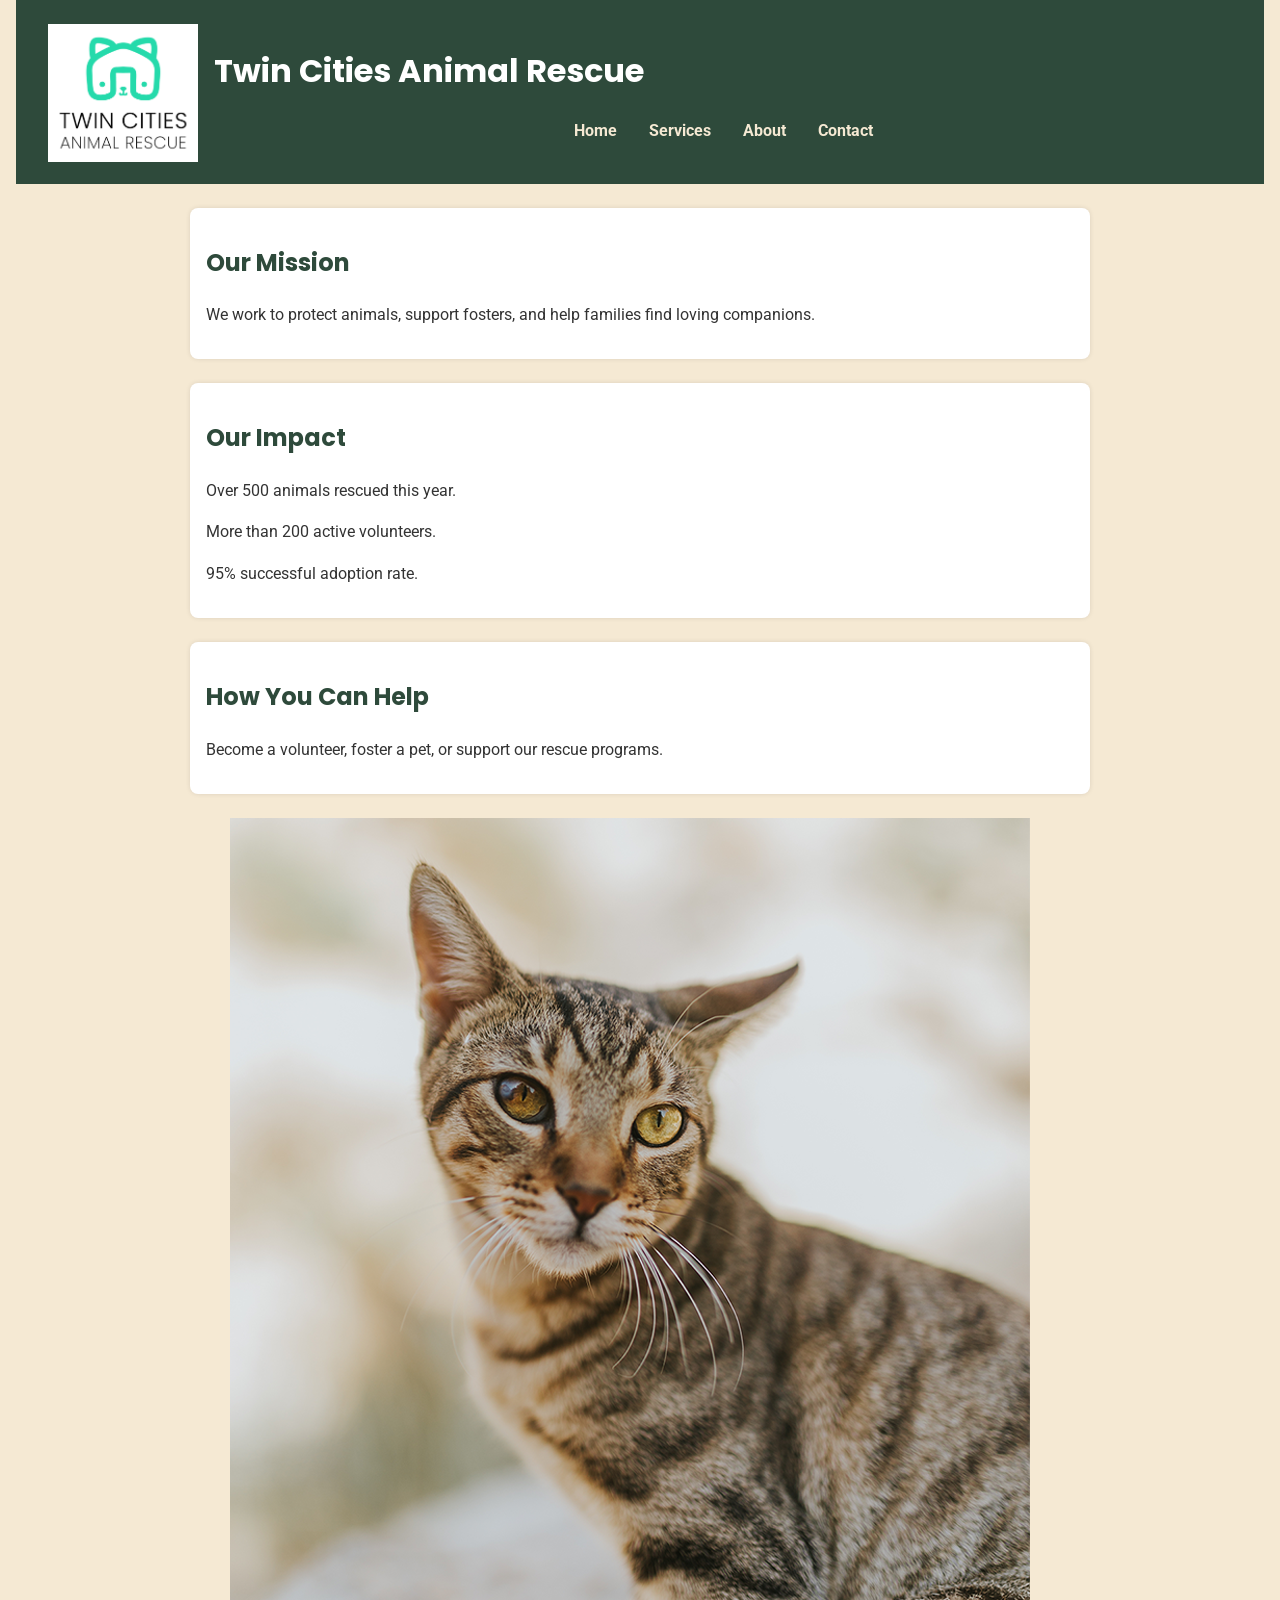
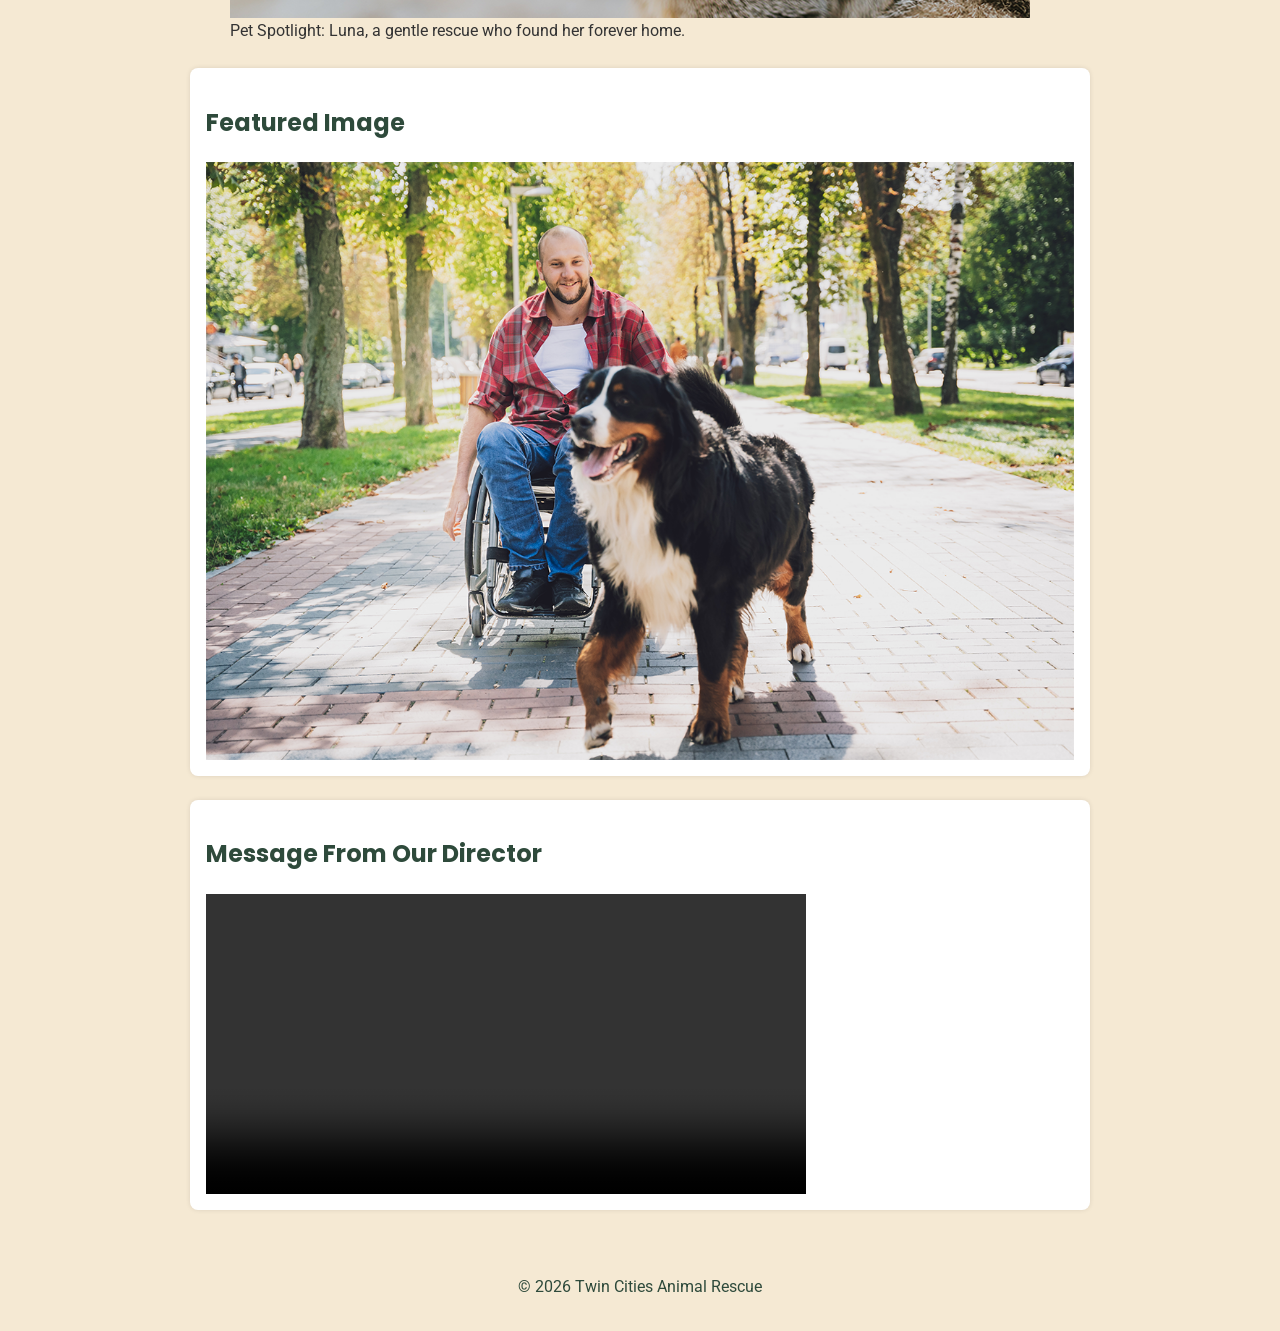
==== index.html @ 94667a2b "Add files via upload" ====
<!DOCTYPE html>
<html lang="en">
<head>
    <meta charset="UTF-8">
    <meta name="viewport" content="width=device-width, initial-scale=1.0">
    <link rel="stylesheet" href="style.css">
    <title>Twin Cities Animal Rescue - Home</title>
</head>
<body>
    <header>
        <img src="rescue-logo_c.png" alt="Twin Cities Animal Rescue logo" width="150">
        <h1>Twin Cities Animal Rescue</h1>
        <nav>
            <ul>
                <li><a href="index.html">Home</a></li>
                <li><a href="services.html">Services</a></li>
                <li><a href="about.html">About</a></li>
                <li><a href="contact.html">Contact</a></li>
            </ul>
        </nav>
    </header>

    <main>
        <section>
            <h2>Our Mission</h2>
            <p>We work to protect animals, support fosters, and help families find loving companions.</p>
        </section>

        <section>
            <h2>Our Impact</h2>
            <p>Over 500 animals rescued this year.</p>
            <p>More than 200 active volunteers.</p>
            <p>95% successful adoption rate.</p>
        </section>

        <section>
            <h2>How You Can Help</h2>
            <p>Become a volunteer, foster a pet, or support our rescue programs.</p>
        </section>

        <figure>
            <img src="rescue-pet-spotlight_c.png" alt="A striped tabby cat with golden eyes looking toward the camera.">
            <figcaption>Pet Spotlight: Luna, a gentle rescue who found her forever home.</figcaption>
        </figure>

        <section>
            <h2>Featured Image</h2>
            <picture>
                <source srcset="rescue-feature-large_c.png" media="(min-width: 700px)">
                <img src="rescue-feature-small_c.png" alt="A smiling man in a wheelchair walks along a park path with his large black, white, and brown dog.">
            </picture>
        </section>

        <section>
            <h2>Message From Our Director</h2>
            <video controls width="600">
                <source src="rescue-message_c.mp4" type="video/mp4">
                Your browser does not support video playback. You can <a href="rescue-message_c.mp4">download the video message</a> or <a href="contact.html">contact us</a> for an accessible version.
            </video>
        </section>
    </main>

    <footer>
        <p>&copy; 2026 Twin Cities Animal Rescue</p>
    </footer>
</body>
</html>
---- style.css ----
/* Load the Poppins and Roboto fonts from Google Fonts */
@import url('https://fonts.googleapis.com/css2?family=Poppins:wght@700&family=Roboto:wght@400;700&display=swap');

/* Basic page setup */
body {
  margin: 0;
  padding: 0 1rem;
  font-family: 'Roboto', sans-serif;
  background-color: #F5E9D3; /* beige */
  color: #333;
  line-height: 1.6;
}

/* Headings */
h1, h2 {
  font-family: 'Poppins', sans-serif;
  color: #2E4A3B; /* green */
}

/* Make images and videos fit nicely */
img, video {
  max-width: 100%;
  display: block;
  height: auto;
}

/* Header area */
header {
  background-color: #2E4A3B;
  color: white;
  text-align: center;
  padding: 1rem;
}

/* Page title in the header needs to be white so it shows on the green */
header h1 {
  color: white;
}

header img {
  margin: 0 auto;
}

/* Navigation */
nav ul {
  list-style: none;
  padding: 0;
  margin-top: 1rem;
}

nav ul li {
  margin: 0.5rem 0;
}

nav a {
  color: #F5E9D3;
  text-decoration: none;
  font-weight: bold;
}

nav a:hover {
  color: #6FAED9;
}

/* Main content box */
main {
  max-width: 900px;
  margin: 0 auto;
}

section {
  background: white;
  padding: 1rem;
  margin: 1.5rem 0;
  border-radius: 8px;
  box-shadow: 0 0 5px rgba(0,0,0,0.1);
}

/* Form styling */
form {
  display: flex;
  flex-direction: column;
  gap: 1rem;
}

fieldset {
  border: 2px solid #2E4A3B;
  padding: 1rem;
  border-radius: 8px;
}

legend {
  font-weight: bold;
  color: #2E4A3B;
}

label {
  display: block;
  margin-bottom: 0.3rem;
}

input, select, textarea {
  width: 100%;
  padding: 0.6rem;
  border: 1px solid #ccc;
  border-radius: 6px;
  box-sizing: border-box; /* keeps the boxes inside the fieldset */
}

/* Buttons */
button {
  background-color: #2E4A3B;
  color: white;
  padding: 0.8rem;
  border: none;
  border-radius: 6px;
  cursor: pointer;
}

button:hover {
  background-color: #6FAED9;
  color: #333; /* dark text so it is readable on the sky blue */
}

/* Footer */
footer {
  text-align: center;
  padding: 1rem;
  margin-top: 2rem;
  color: #2E4A3B;
}

/* Bigger screens layout */
@media (min-width: 700px) {

  /* Navigation becomes a row */
  nav ul {
    display: flex;
    justify-content: center;
    gap: 2rem;
  }

  nav ul li {
    margin: 0;
  }

  /* Header looks nicer on desktop */
  header {
    text-align: left;
    padding: 1.5rem 2rem;
  }

  header img {
    float: left;
    margin-right: 1rem;
  }

  /* More space on the sides */
  main {
    padding: 0 2rem;
  }
}
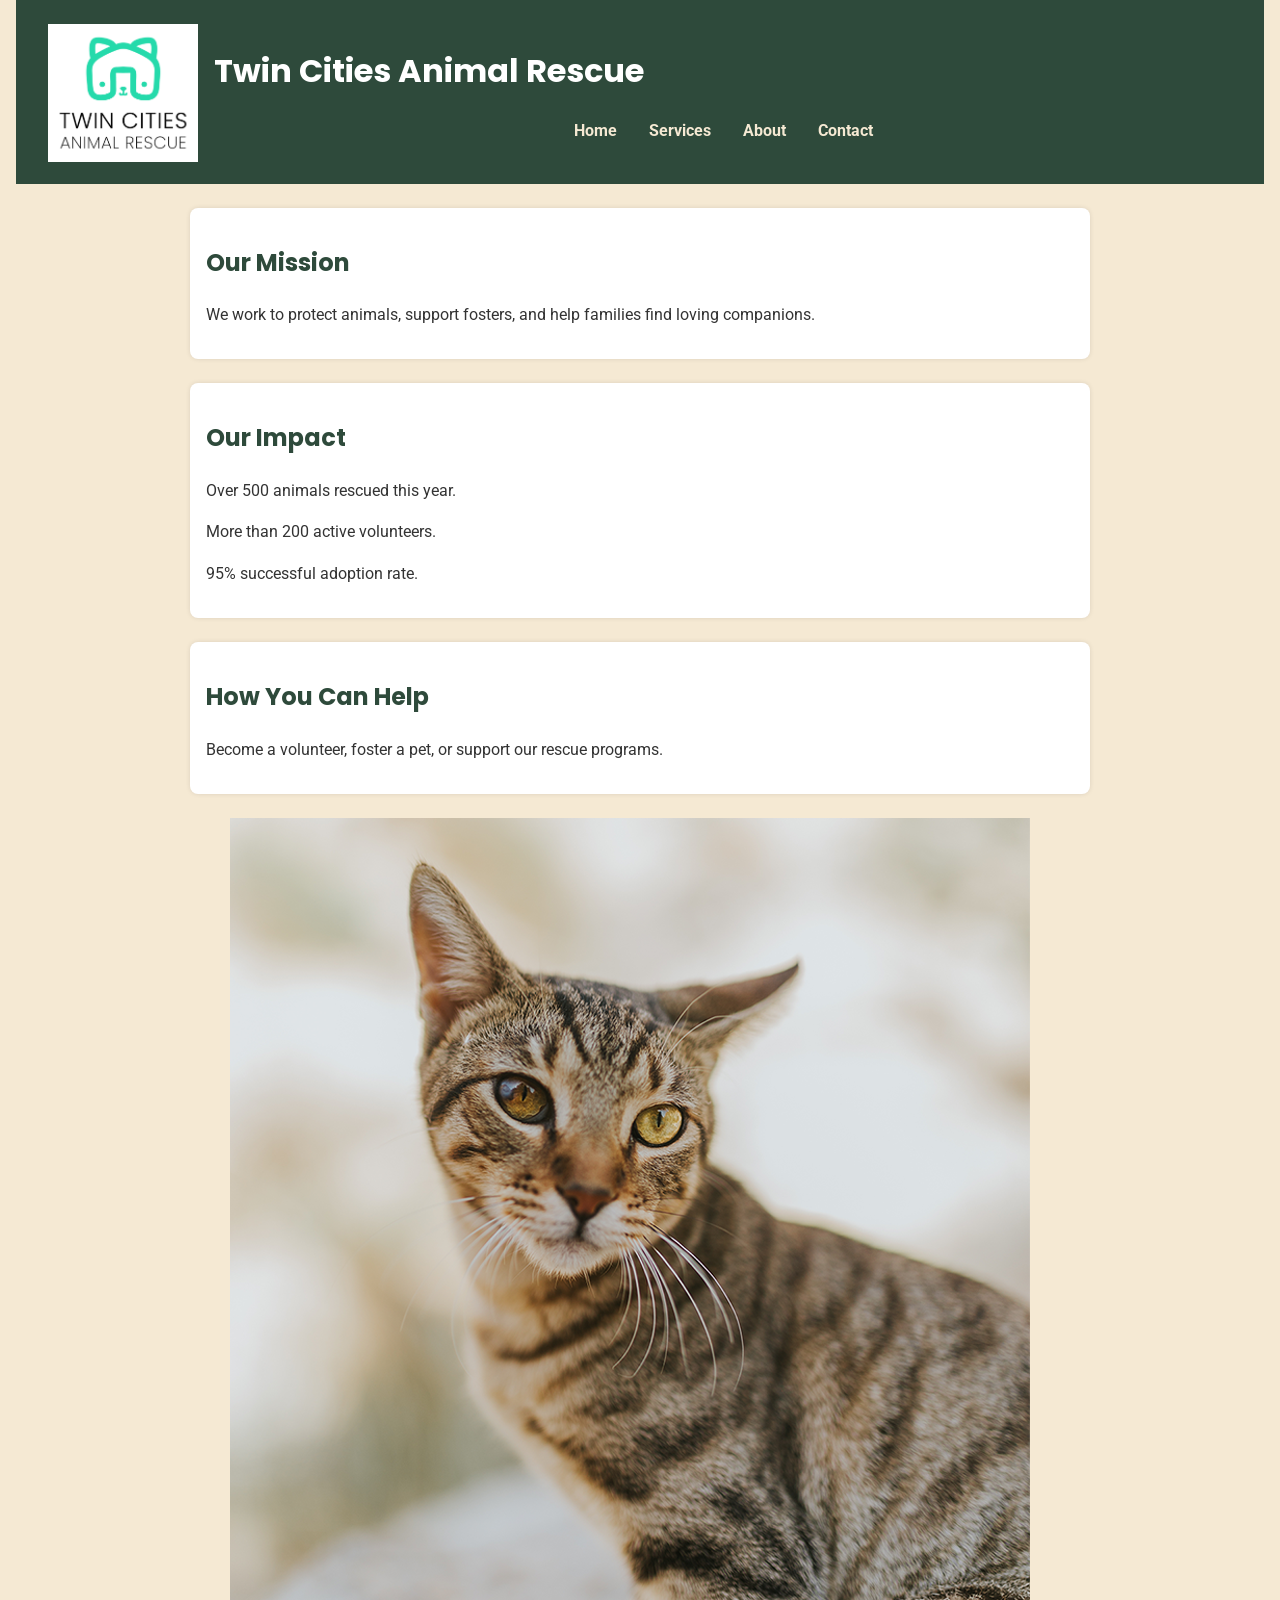
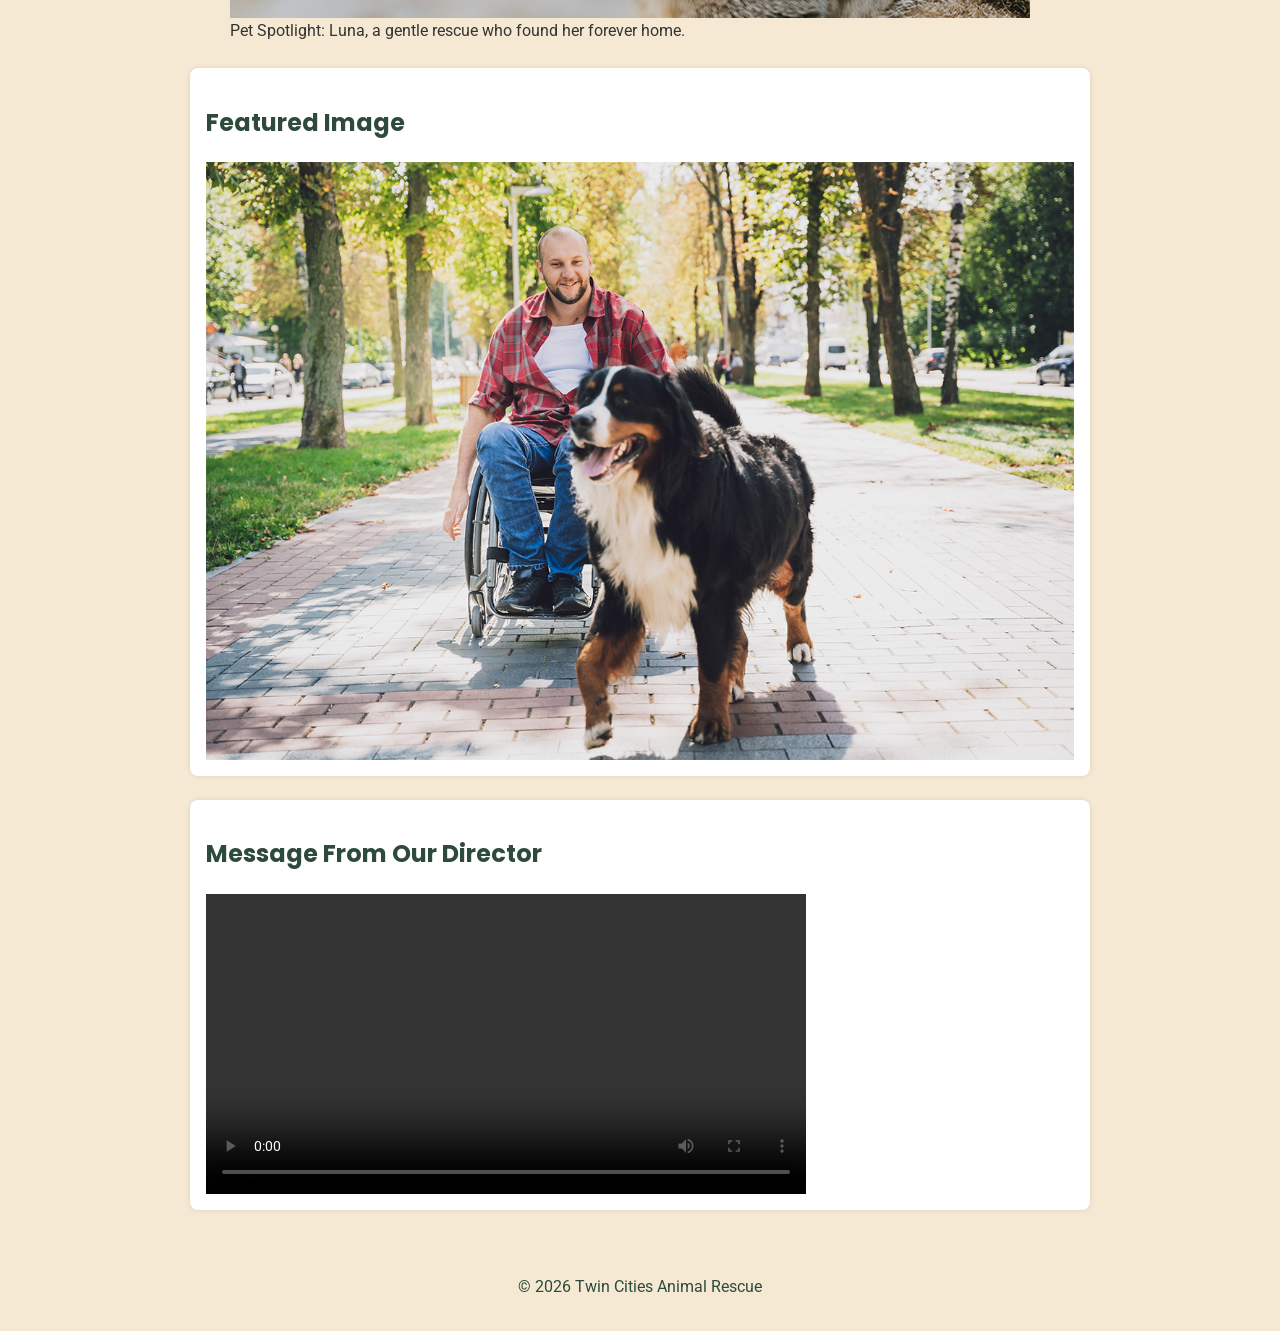
==== commit 50e41270: "Add files via upload" ====
--- a/index.html
+++ b/index.html
@@ -63,5 +63,6 @@
     <footer>
         <p>&copy; 2026 Twin Cities Animal Rescue</p>
     </footer>
+    <script src="script.js"></script>
 </body>
 </html>
--- a/style.css
+++ b/style.css
@@ -160,3 +160,37 @@
     padding: 0 2rem;
   }
 }
+
+/* Quick Volunteer Interest buttons (services page) */
+.interest-btn {
+  margin: 0.3rem 0.3rem 0.3rem 0;
+}
+
+/* The button the user picked stays sky blue */
+.interest-btn.selected {
+  background-color: #6FAED9;
+  color: #333;
+}
+
+#interest-result {
+  margin-top: 1rem;
+  font-weight: bold;
+  color: #2E4A3B;
+}
+
+/* Validation messages (contact page) */
+.error {
+  display: block;
+  color: #B00020; /* dark red */
+  margin-top: 0.3rem;
+}
+
+input.invalid, select.invalid, textarea.invalid {
+  border: 2px solid #B00020;
+}
+
+/* Thank you message after a correct form */
+#form-message {
+  font-weight: bold;
+  color: #2E4A3B;
+}
